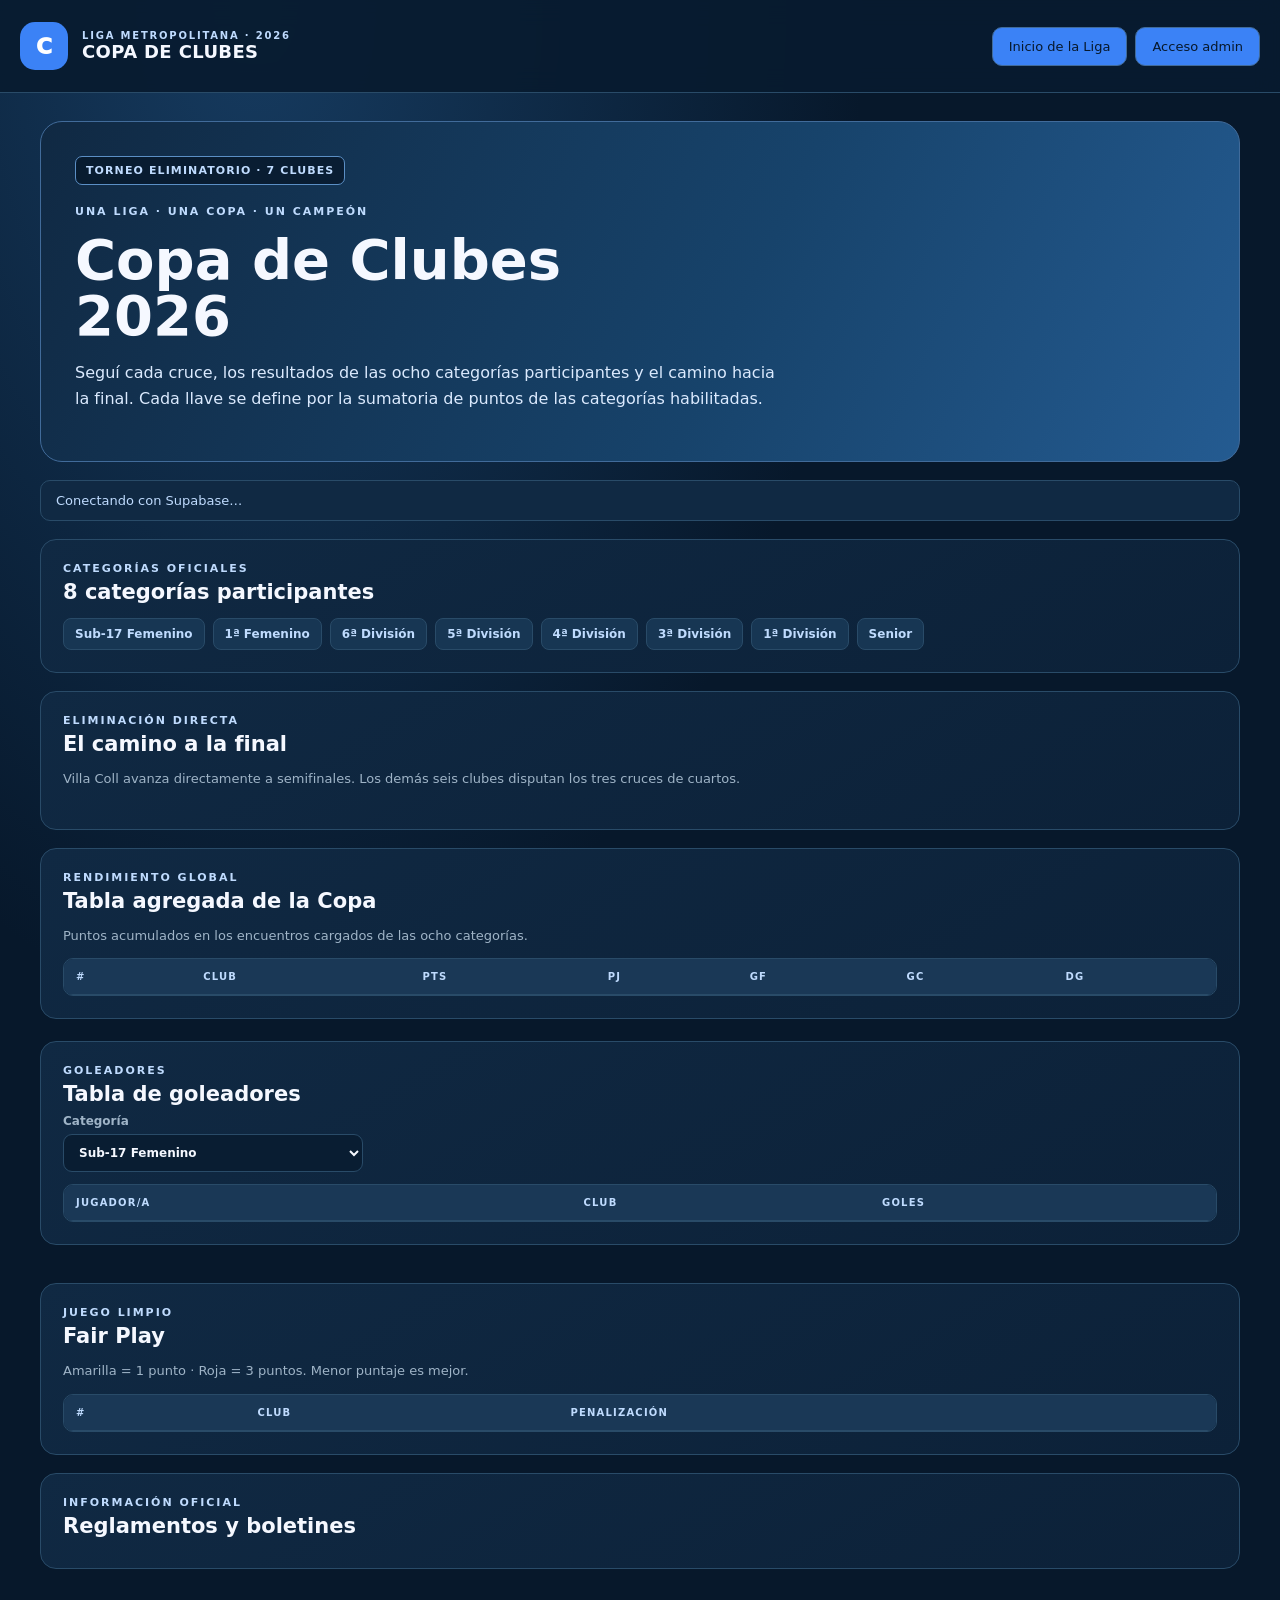
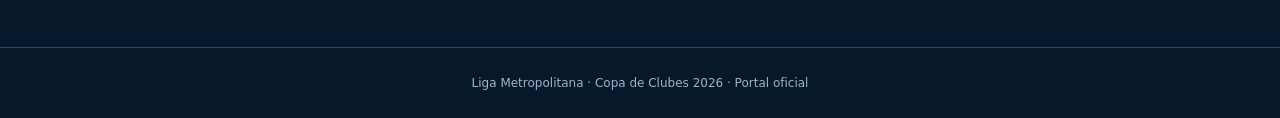
==== copa.html @ 825cd157 "Enable Departamento de Futsal app installation on Copa page" ====
<!doctype html>
<html lang="es">
<head>
<meta charset="utf-8"><meta name="viewport" content="width=device-width,initial-scale=1">
<meta name="theme-color" content="#07182b">
<meta name="apple-mobile-web-app-capable" content="yes">
<meta name="apple-mobile-web-app-status-bar-style" content="black-translucent">
<meta name="apple-mobile-web-app-title" content="Futsal">
<link rel="manifest" href="./manifest.json">
<link rel="icon" href="./app-icon.svg" type="image/svg+xml">
<link rel="apple-touch-icon" href="./app-icon.svg">
<title>Copa de Clubes 2026 | Liga Metropolitana</title>
<style>
:root{color-scheme:dark;--bg:#07182b;--panel:#102943;--panel2:#173653;--line:#294b68;--green:#3b82f6;--mint:#bfdbfe;--muted:#9fb4c7;--white:#f5f8ff;--red:#fb7185;font-family:Inter,system-ui,sans-serif}
*{box-sizing:border-box}body{margin:0;background:radial-gradient(ellipse at 20% 0%,#163b60 0,transparent 42%),var(--bg);color:var(--white);min-height:100vh}
header{padding:22px max(20px,calc((100vw - 1240px)/2));display:flex;align-items:center;justify-content:space-between;gap:18px;border-bottom:1px solid var(--line);background:#081b30ee;position:sticky;top:0;z-index:5;backdrop-filter:blur(12px)}
.brand{display:flex;align-items:center;gap:14px}.brand-mark{width:48px;height:48px;border-radius:15px;background:var(--green);color:#ffffff;display:grid;place-items:center;font-weight:1000;font-size:22px}.brand small{display:block;color:var(--mint);font-size:10px;letter-spacing:.18em;font-weight:800}.brand b{font-size:18px;letter-spacing:.02em}
a{color:var(--mint)}button,.button{border:1px solid #416b9a;background:var(--green);color:#07182b;padding:11px 16px;border-radius:10px;font-weight:800;cursor:pointer;text-decoration:none;font:inherit;font-size:13px}button:hover,.button:hover{filter:brightness(1.08)}button.secondary{background:#1a3856;color:var(--white);border-color:var(--line)}
main{max-width:1240px;margin:auto;padding:28px 20px 60px}.hero{border:1px solid #416b9a;border-radius:22px;padding:34px;background:linear-gradient(115deg,#102943,#17436b 58%,#245b91);position:relative;overflow:hidden}.kicker{color:var(--mint);font-size:11px;font-weight:900;letter-spacing:.18em;text-transform:uppercase}.hero h1{font-size:clamp(32px,5vw,56px);line-height:1;margin:14px 0}.hero p{max-width:700px;color:#dbeafe;line-height:1.6}.hero-tag{display:inline-block;padding:7px 10px;border-radius:7px;background:#07182bcc;border:1px solid #5b8fc5;color:var(--mint);font-size:11px;font-weight:800;letter-spacing:.1em}
.status{padding:12px 15px;margin:18px 0;border:1px solid var(--line);border-radius:10px;color:var(--mint);background:#102943;font-size:13px}.layout{display:grid;grid-template-columns:1fr;gap:20px;margin-top:22px}.panel{background:linear-gradient(150deg,var(--panel),#0c2138);border:1px solid var(--line);border-radius:16px;padding:22px;margin-bottom:18px}.panel h2{font-size:21px;margin:5px 0 8px}.sub{color:var(--muted);font-size:13px;line-height:1.5}.rounds{display:grid;grid-template-columns:repeat(3,minmax(0,1fr));gap:14px;margin-top:18px}.copa-round h3{font-size:12px;text-transform:uppercase;letter-spacing:.14em;color:var(--mint);margin:0 0 12px}.copa-tie{border:1px solid var(--line);border-radius:13px;padding:14px;background:#0c2138;margin-bottom:12px;min-width:0}.copa-tie-head{font-size:11px;color:var(--muted);font-weight:800;text-transform:uppercase;letter-spacing:.1em;margin-bottom:12px}.copa-tie-teams{display:flex;align-items:center;justify-content:space-between;gap:8px}.copa-team{display:flex;align-items:center;gap:8px;min-width:0;font-size:12px}.copa-team b{overflow-wrap:anywhere}.copa-versus{font-size:10px;color:#829bb5}.copa-pending{color:#829bb5;font-style:italic}.copa-tie-meta{font-size:11px;color:var(--mint);padding:10px 0 6px}.copa-mini-results{display:grid;grid-template-columns:repeat(2,minmax(0,1fr));gap:6px}.copa-mini-results span{font-size:14px;color:var(--muted);background:#173653;padding:9px;border-radius:7px}.copa-mini-results b{color:var(--white);font-size:17px;font-weight:900;white-space:nowrap}.scroll{overflow:auto;border:1px solid var(--line);border-radius:10px}table{width:100%;border-collapse:collapse;min-width:520px}th,td{text-align:left;padding:12px;border-bottom:1px solid var(--line);font-size:13px}th{background:#1a3856;color:var(--mint);font-size:10px;letter-spacing:.12em;text-transform:uppercase}tr:last-child td{border-bottom:0}.copa-table-team{display:flex;align-items:center;gap:9px}.filters,.formgrid{display:grid;grid-template-columns:repeat(auto-fit,minmax(180px,1fr));gap:12px;margin:16px 0}label{display:grid;gap:6px;color:var(--muted);font-size:12px;font-weight:700}input,select{width:100%;padding:10px 11px;border:1px solid var(--line);background:#091d32;color:var(--white);border-radius:9px;font:inherit}input:focus,select:focus{outline:2px solid #60a5fa}.copa-result-row{display:flex;align-items:center;justify-content:space-between;gap:15px;padding:13px 0;border-bottom:1px solid var(--line)}.copa-result-row>span{display:flex;align-items:center;gap:10px}.copa-admin-tie{border-top:1px solid var(--line);padding:15px 0}.copa-admin-tie h4{margin:0 0 12px}.copa-admin-grid{display:grid;grid-template-columns:repeat(2,minmax(0,1fr));gap:8px}.copa-score-form{display:grid;grid-template-columns:minmax(100px,1fr) 125px 60px 60px minmax(130px,1fr) auto;align-items:center;gap:7px;padding:8px;background:#091d32;border:1px solid var(--line);border-radius:9px}.copa-score-form label{font-size:10px}.copa-score-form input{padding:8px;min-width:0}.copa-score-form button{padding:8px;font-size:11px}.notice{padding:12px;background:#173653;border-left:3px solid var(--green);color:#bfdbfe;font-size:12px;line-height:1.5;border-radius:5px}.admin-head{display:flex;justify-content:space-between;align-items:center;gap:10px;flex-wrap:wrap}footer{padding:28px;text-align:center;color:var(--muted);border-top:1px solid var(--line);font-size:12px}
@media(max-width:850px){.rounds{grid-template-columns:1fr}.copa-admin-grid{grid-template-columns:1fr}}@media(max-width:600px){.copa-mini-results{gap:7px}.copa-mini-results span{font-size:14px;padding:10px}.copa-mini-results b{font-size:18px}.copa-score-form{grid-template-columns:1fr 1fr 1fr}.copa-score-form label{grid-column:1/-1}.copa-score-form input[type=date],.copa-score-form input[name=referee]{grid-column:1/-1}header{padding:14px 16px}.brand b{font-size:14px}.brand-mark{width:40px;height:40px}.hero{padding:23px}.panel{padding:16px}.copa-result-row{align-items:flex-start;flex-direction:column}.copa-result-row>span{flex-wrap:wrap}.copa-score-form{grid-template-columns:1fr 55px 55px auto}}

.copa-referee{display:block;margin-top:5px;color:var(--mint);font-size:10px;line-height:1.3;font-weight:700}.copa-jornada-referees{display:flex;flex-wrap:wrap;gap:8px;margin:10px 0 12px;padding:10px;background:#173653;border:1px solid var(--line);border-radius:9px}.copa-jornada-referees span{font-size:11px;color:var(--mint);font-weight:700}
</style>
</head>
<body>
<header><div class="brand"><div class="brand-mark">C</div><div><small>LIGA METROPOLITANA · 2026</small><b>COPA DE CLUBES</b></div></div><div style="display:flex;gap:8px;flex-wrap:wrap"><a class="button secondary" href="./index.html">Inicio de la Liga</a><button id="copaLogin">Acceso admin</button></div></header>
<main>
<section class="hero"><span class="hero-tag">TORNEO ELIMINATORIO · 7 CLUBES</span><div class="kicker" style="margin-top:20px">Una liga · Una copa · Un campeón</div><h1>Copa de Clubes<br>2026</h1><p>Seguí cada cruce, los resultados de las ocho categorías participantes y el camino hacia la final. Cada llave se define por la sumatoria de puntos de las categorías habilitadas.</p></section>

<div id="copaStatus" class="status">Conectando con Supabase…</div>
<section class="panel"><div class="kicker">Categorías oficiales</div><h2>8 categorías participantes</h2><div style="display:flex;flex-wrap:wrap;gap:8px;margin-top:14px"><span style="padding:8px 11px;border:1px solid var(--line);border-radius:8px;background:#173653;color:var(--mint);font-size:12px;font-weight:700">Sub-17 Femenino</span><span style="padding:8px 11px;border:1px solid var(--line);border-radius:8px;background:#173653;color:var(--mint);font-size:12px;font-weight:700">1ª Femenino</span><span style="padding:8px 11px;border:1px solid var(--line);border-radius:8px;background:#173653;color:var(--mint);font-size:12px;font-weight:700">6ª División</span><span style="padding:8px 11px;border:1px solid var(--line);border-radius:8px;background:#173653;color:var(--mint);font-size:12px;font-weight:700">5ª División</span><span style="padding:8px 11px;border:1px solid var(--line);border-radius:8px;background:#173653;color:var(--mint);font-size:12px;font-weight:700">4ª División</span><span style="padding:8px 11px;border:1px solid var(--line);border-radius:8px;background:#173653;color:var(--mint);font-size:12px;font-weight:700">3ª División</span><span style="padding:8px 11px;border:1px solid var(--line);border-radius:8px;background:#173653;color:var(--mint);font-size:12px;font-weight:700">1ª División</span><span style="padding:8px 11px;border:1px solid var(--line);border-radius:8px;background:#173653;color:var(--mint);font-size:12px;font-weight:700">Senior</span></div></section>
<section class="panel"><div class="kicker">Eliminación directa</div><h2>El camino a la final</h2><p class="sub">Villa Coll avanza directamente a semifinales. Los demás seis clubes disputan los tres cruces de cuartos.</p><div id="copaBracket" class="rounds"></div></section>
<section class="panel" id="copaTabla"><div class="kicker">Rendimiento global</div><h2>Tabla agregada de la Copa</h2><p class="sub">Puntos acumulados en los encuentros cargados de las ocho categorías.</p><div class="scroll"><table><thead><tr><th>#</th><th>Club</th><th>PTS</th><th>PJ</th><th>GF</th><th>GC</th><th>DG</th></tr></thead><tbody id="copaAggregate"></tbody></table></div></section>
<section class="layout">
<div class="panel" id="copaGoleadores"><div class="kicker">Goleadores</div><h2>Tabla de goleadores</h2><label style="max-width:300px">Categoría<select id="copaScorerCategory"></select></label><div class="scroll" style="margin-top:12px"><table><thead><tr><th>Jugador/a</th><th>Club</th><th>Goles</th></tr></thead><tbody id="copaScorers"></tbody></table></div></div>
<div class="panel"><div class="kicker">Juego limpio</div><h2>Fair Play</h2><p class="sub">Amarilla = 1 punto · Roja = 3 puntos. Menor puntaje es mejor.</p><div class="scroll"><table><thead><tr><th>#</th><th>Club</th><th>Penalización</th></tr></thead><tbody id="copaFairplay"></tbody></table></div></div>
</section>
<section class="panel" id="copaDocumentos"><div class="kicker">Información oficial</div><h2>Reglamentos y boletines</h2><div id="copaDocumentList" class="sub"></div></section>
<section class="panel" id="copaAdminPanel" hidden><div class="admin-head"><div><div class="kicker">Acceso restringido</div><h2>Administración de la Copa</h2><p class="sub" id="copaLoginInfo"></p></div><button class="secondary" id="copaLogout">Cerrar sesión</button></div>
<div class="notice">Cargá los resultados por categoría. El sistema calcula los puntos de cada cruce y actualiza los equipos que avanzan cuando se completan los ocho partidos.</div>
<div id="copaAdminMatches"></div>
<div class="formgrid">
<form id="copaScorerForm"><h3>Registrar goleador</h3><label>Jugador/a<input name="player_name" required></label><label>Club<select name="club_name" class="copa-clubs"></select></label><label>Categoría<select name="category" class="copa-categories"></select></label><label>Goles<input name="goals" type="number" min="1" required></label><button style="margin-top:10px">Guardar goleador</button></form>
<form id="copaCardForm"><h3>Registrar tarjeta</h3><label>Jugador/a<input name="player_name" required></label><label>Club<select name="club_name" class="copa-clubs"></select></label><label>Categoría<select name="category" class="copa-categories"></select></label><label>Partido<select name="match_id" required><option value="">Cargando partidos...</option></select></label><label>Tarjeta<select name="card_type"><option>Amarilla</option><option>Roja</option></select></label><button style="margin-top:10px">Guardar tarjeta</button></form>
</div>
<div style="margin-top:24px;border-top:1px solid var(--line);padding-top:18px"><h3>Reinicio exclusivo de Copa</h3><p class="sub">No elimina los datos históricos de la Liga. Requiere doble confirmación.</p><button class="secondary" id="copaReset">Reiniciar Copa 2026</button></div>
</section>
</main><footer>Liga Metropolitana · Copa de Clubes 2026 · Portal oficial</footer>
<script src="config.js"></script><script type="module" src="copa.js?v=20261113-2"></script>
<script>
(() => {
  if ("serviceWorker" in navigator) {
    window.addEventListener("load", () => {
      navigator.serviceWorker.register("./service-worker.js").catch(error => {
        console.error("No se pudo registrar la app:", error);
      });
    });
  }

  const headerActions = document.querySelector("header > div:last-child");
  if (!headerActions) return;

  const installButton = document.createElement("button");
  installButton.id = "installFutsalApp";
  installButton.className = "secondary";
  installButton.textContent = "Instalar app";
  installButton.hidden = true;
  headerActions.appendChild(installButton);

  let installPrompt = null;
  const isIOS = /iphone|ipad|ipod/i.test(navigator.userAgent);
  const isStandalone = window.matchMedia("(display-mode: standalone)").matches || window.navigator.standalone === true;

  if (!isStandalone && isIOS) installButton.hidden = false;

  window.addEventListener("beforeinstallprompt", event => {
    event.preventDefault();
    installPrompt = event;
    installButton.hidden = false;
  });

  installButton.addEventListener("click", async () => {
    if (installPrompt) {
      installPrompt.prompt();
      await installPrompt.userChoice;
      installPrompt = null;
      installButton.hidden = true;
    } else if (isIOS) {
      alert('Para instalar Departamento de Futsal en tu iPhone: tocá el botón Compartir de Safari y elegí “Agregar a pantalla de inicio”.');
    }
  });

  window.addEventListener("appinstalled", () => {
    installButton.hidden = true;
    installPrompt = null;
  });
})();
</script>
<script>
const cats=['Sub-17 Femenino','1ª Femenino','6ª División','5ª División','4ª División','3ª División','1ª División','Senior'];
document.querySelectorAll('#copaCategory,#copaScorerCategory').forEach(s=>s.innerHTML=cats.map(c=>'<option>'+c+'</option>').join(''));
document.querySelectorAll('.copa-categories').forEach(s=>s.innerHTML=cats.map(c=>'<option>'+c+'</option>').join(''));
document.querySelectorAll('.copa-clubs').forEach(s=>s.innerHTML=['Villa Coll','CDSV','Defensores de Glew','Malvinas','Lirico','Sakura','Santa Ana'].map(c=>'<option>'+c+'</option>').join(''));
</script>
</body></html>
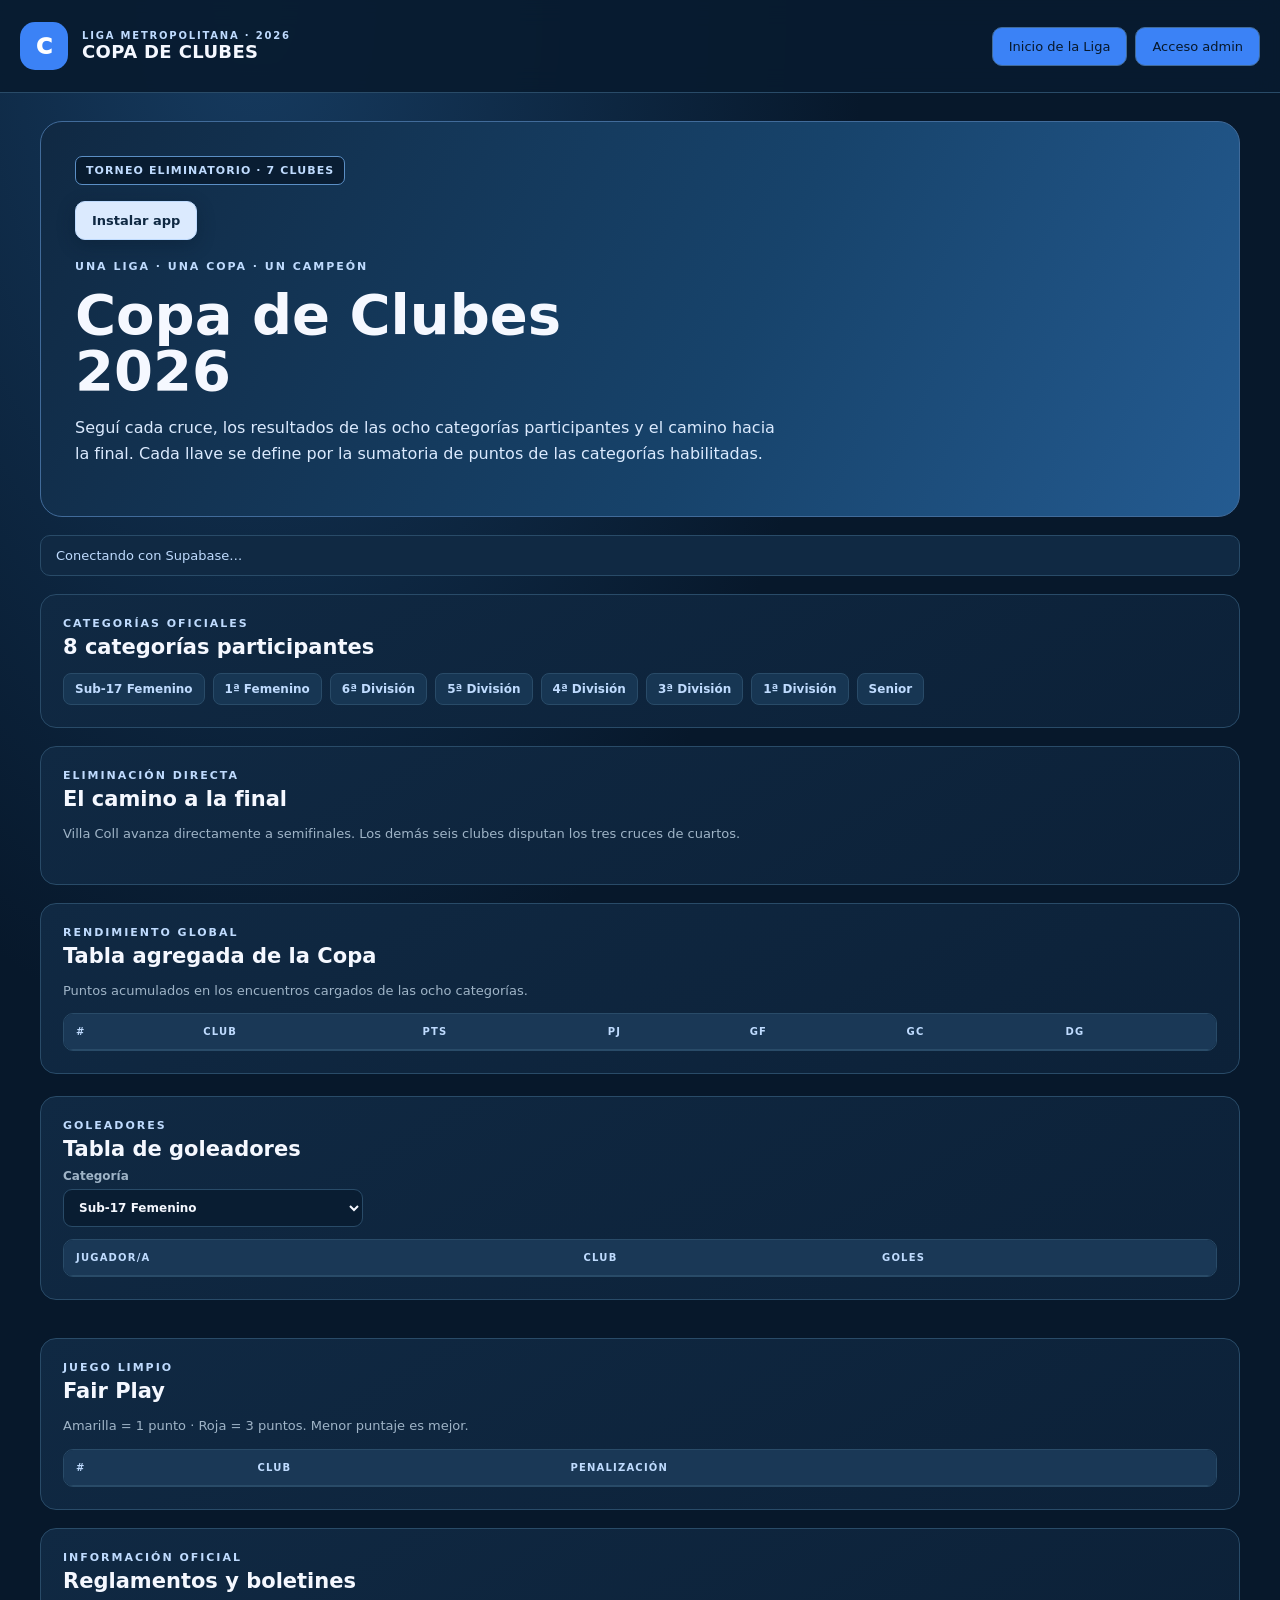
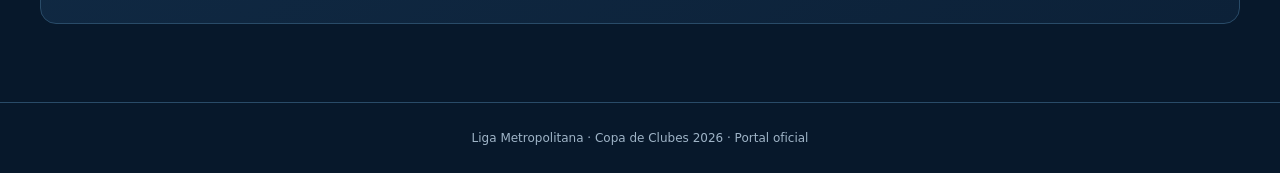
==== commit eaa22778: "Ubicar botón de instalación de la Copa en el encabezado principal" ====
--- a/copa.html
+++ b/copa.html
@@ -16,7 +16,7 @@
 header{padding:22px max(20px,calc((100vw - 1240px)/2));display:flex;align-items:center;justify-content:space-between;gap:18px;border-bottom:1px solid var(--line);background:#081b30ee;position:sticky;top:0;z-index:5;backdrop-filter:blur(12px)}
 .brand{display:flex;align-items:center;gap:14px}.brand-mark{width:48px;height:48px;border-radius:15px;background:var(--green);color:#ffffff;display:grid;place-items:center;font-weight:1000;font-size:22px}.brand small{display:block;color:var(--mint);font-size:10px;letter-spacing:.18em;font-weight:800}.brand b{font-size:18px;letter-spacing:.02em}
 a{color:var(--mint)}button,.button{border:1px solid #416b9a;background:var(--green);color:#07182b;padding:11px 16px;border-radius:10px;font-weight:800;cursor:pointer;text-decoration:none;font:inherit;font-size:13px}button:hover,.button:hover{filter:brightness(1.08)}button.secondary{background:#1a3856;color:var(--white);border-color:var(--line)}
-main{max-width:1240px;margin:auto;padding:28px 20px 60px}.hero{border:1px solid #416b9a;border-radius:22px;padding:34px;background:linear-gradient(115deg,#102943,#17436b 58%,#245b91);position:relative;overflow:hidden}.kicker{color:var(--mint);font-size:11px;font-weight:900;letter-spacing:.18em;text-transform:uppercase}.hero h1{font-size:clamp(32px,5vw,56px);line-height:1;margin:14px 0}.hero p{max-width:700px;color:#dbeafe;line-height:1.6}.hero-tag{display:inline-block;padding:7px 10px;border-radius:7px;background:#07182bcc;border:1px solid #5b8fc5;color:var(--mint);font-size:11px;font-weight:800;letter-spacing:.1em}
+main{max-width:1240px;margin:auto;padding:28px 20px 60px}.hero{border:1px solid #416b9a;border-radius:22px;padding:34px;background:linear-gradient(115deg,#102943,#17436b 58%,#245b91);position:relative;overflow:hidden}.kicker{color:var(--mint);font-size:11px;font-weight:900;letter-spacing:.18em;text-transform:uppercase}.hero h1{font-size:clamp(32px,5vw,56px);line-height:1;margin:14px 0}.hero p{max-width:700px;color:#dbeafe;line-height:1.6}.hero-tag{display:inline-block;padding:7px 10px;border-radius:7px;background:#07182bcc;border:1px solid #5b8fc5;color:var(--mint);font-size:11px;font-weight:800;letter-spacing:.1em}.install-app-hero{display:block;margin:16px 0 4px;background:#dbeafe;color:#102943;border:1px solid #bfdbfe;font-weight:900;box-shadow:0 5px 18px #07182b55}
 .status{padding:12px 15px;margin:18px 0;border:1px solid var(--line);border-radius:10px;color:var(--mint);background:#102943;font-size:13px}.layout{display:grid;grid-template-columns:1fr;gap:20px;margin-top:22px}.panel{background:linear-gradient(150deg,var(--panel),#0c2138);border:1px solid var(--line);border-radius:16px;padding:22px;margin-bottom:18px}.panel h2{font-size:21px;margin:5px 0 8px}.sub{color:var(--muted);font-size:13px;line-height:1.5}.rounds{display:grid;grid-template-columns:repeat(3,minmax(0,1fr));gap:14px;margin-top:18px}.copa-round h3{font-size:12px;text-transform:uppercase;letter-spacing:.14em;color:var(--mint);margin:0 0 12px}.copa-tie{border:1px solid var(--line);border-radius:13px;padding:14px;background:#0c2138;margin-bottom:12px;min-width:0}.copa-tie-head{font-size:11px;color:var(--muted);font-weight:800;text-transform:uppercase;letter-spacing:.1em;margin-bottom:12px}.copa-tie-teams{display:flex;align-items:center;justify-content:space-between;gap:8px}.copa-team{display:flex;align-items:center;gap:8px;min-width:0;font-size:12px}.copa-team b{overflow-wrap:anywhere}.copa-versus{font-size:10px;color:#829bb5}.copa-pending{color:#829bb5;font-style:italic}.copa-tie-meta{font-size:11px;color:var(--mint);padding:10px 0 6px}.copa-mini-results{display:grid;grid-template-columns:repeat(2,minmax(0,1fr));gap:6px}.copa-mini-results span{font-size:14px;color:var(--muted);background:#173653;padding:9px;border-radius:7px}.copa-mini-results b{color:var(--white);font-size:17px;font-weight:900;white-space:nowrap}.scroll{overflow:auto;border:1px solid var(--line);border-radius:10px}table{width:100%;border-collapse:collapse;min-width:520px}th,td{text-align:left;padding:12px;border-bottom:1px solid var(--line);font-size:13px}th{background:#1a3856;color:var(--mint);font-size:10px;letter-spacing:.12em;text-transform:uppercase}tr:last-child td{border-bottom:0}.copa-table-team{display:flex;align-items:center;gap:9px}.filters,.formgrid{display:grid;grid-template-columns:repeat(auto-fit,minmax(180px,1fr));gap:12px;margin:16px 0}label{display:grid;gap:6px;color:var(--muted);font-size:12px;font-weight:700}input,select{width:100%;padding:10px 11px;border:1px solid var(--line);background:#091d32;color:var(--white);border-radius:9px;font:inherit}input:focus,select:focus{outline:2px solid #60a5fa}.copa-result-row{display:flex;align-items:center;justify-content:space-between;gap:15px;padding:13px 0;border-bottom:1px solid var(--line)}.copa-result-row>span{display:flex;align-items:center;gap:10px}.copa-admin-tie{border-top:1px solid var(--line);padding:15px 0}.copa-admin-tie h4{margin:0 0 12px}.copa-admin-grid{display:grid;grid-template-columns:repeat(2,minmax(0,1fr));gap:8px}.copa-score-form{display:grid;grid-template-columns:minmax(100px,1fr) 125px 60px 60px minmax(130px,1fr) auto;align-items:center;gap:7px;padding:8px;background:#091d32;border:1px solid var(--line);border-radius:9px}.copa-score-form label{font-size:10px}.copa-score-form input{padding:8px;min-width:0}.copa-score-form button{padding:8px;font-size:11px}.notice{padding:12px;background:#173653;border-left:3px solid var(--green);color:#bfdbfe;font-size:12px;line-height:1.5;border-radius:5px}.admin-head{display:flex;justify-content:space-between;align-items:center;gap:10px;flex-wrap:wrap}footer{padding:28px;text-align:center;color:var(--muted);border-top:1px solid var(--line);font-size:12px}
 @media(max-width:850px){.rounds{grid-template-columns:1fr}.copa-admin-grid{grid-template-columns:1fr}}@media(max-width:600px){.copa-mini-results{gap:7px}.copa-mini-results span{font-size:14px;padding:10px}.copa-mini-results b{font-size:18px}.copa-score-form{grid-template-columns:1fr 1fr 1fr}.copa-score-form label{grid-column:1/-1}.copa-score-form input[type=date],.copa-score-form input[name=referee]{grid-column:1/-1}header{padding:14px 16px}.brand b{font-size:14px}.brand-mark{width:40px;height:40px}.hero{padding:23px}.panel{padding:16px}.copa-result-row{align-items:flex-start;flex-direction:column}.copa-result-row>span{flex-wrap:wrap}.copa-score-form{grid-template-columns:1fr 55px 55px auto}}
 
@@ -58,15 +58,15 @@
     });
   }
 
-  const headerActions = document.querySelector("header > div:last-child");
-  if (!headerActions) return;
+  const hero = document.querySelector(".hero");
+  if (!hero) return;
 
   const installButton = document.createElement("button");
   installButton.id = "installFutsalApp";
-  installButton.className = "secondary";
+  installButton.className = "install-app-hero";
   installButton.textContent = "Instalar app";
   installButton.hidden = true;
-  headerActions.appendChild(installButton);
+  hero.insertBefore(installButton, hero.children[1] || null);
 
   let installPrompt = null;
   const isIOS = /iphone|ipad|ipod/i.test(navigator.userAgent);
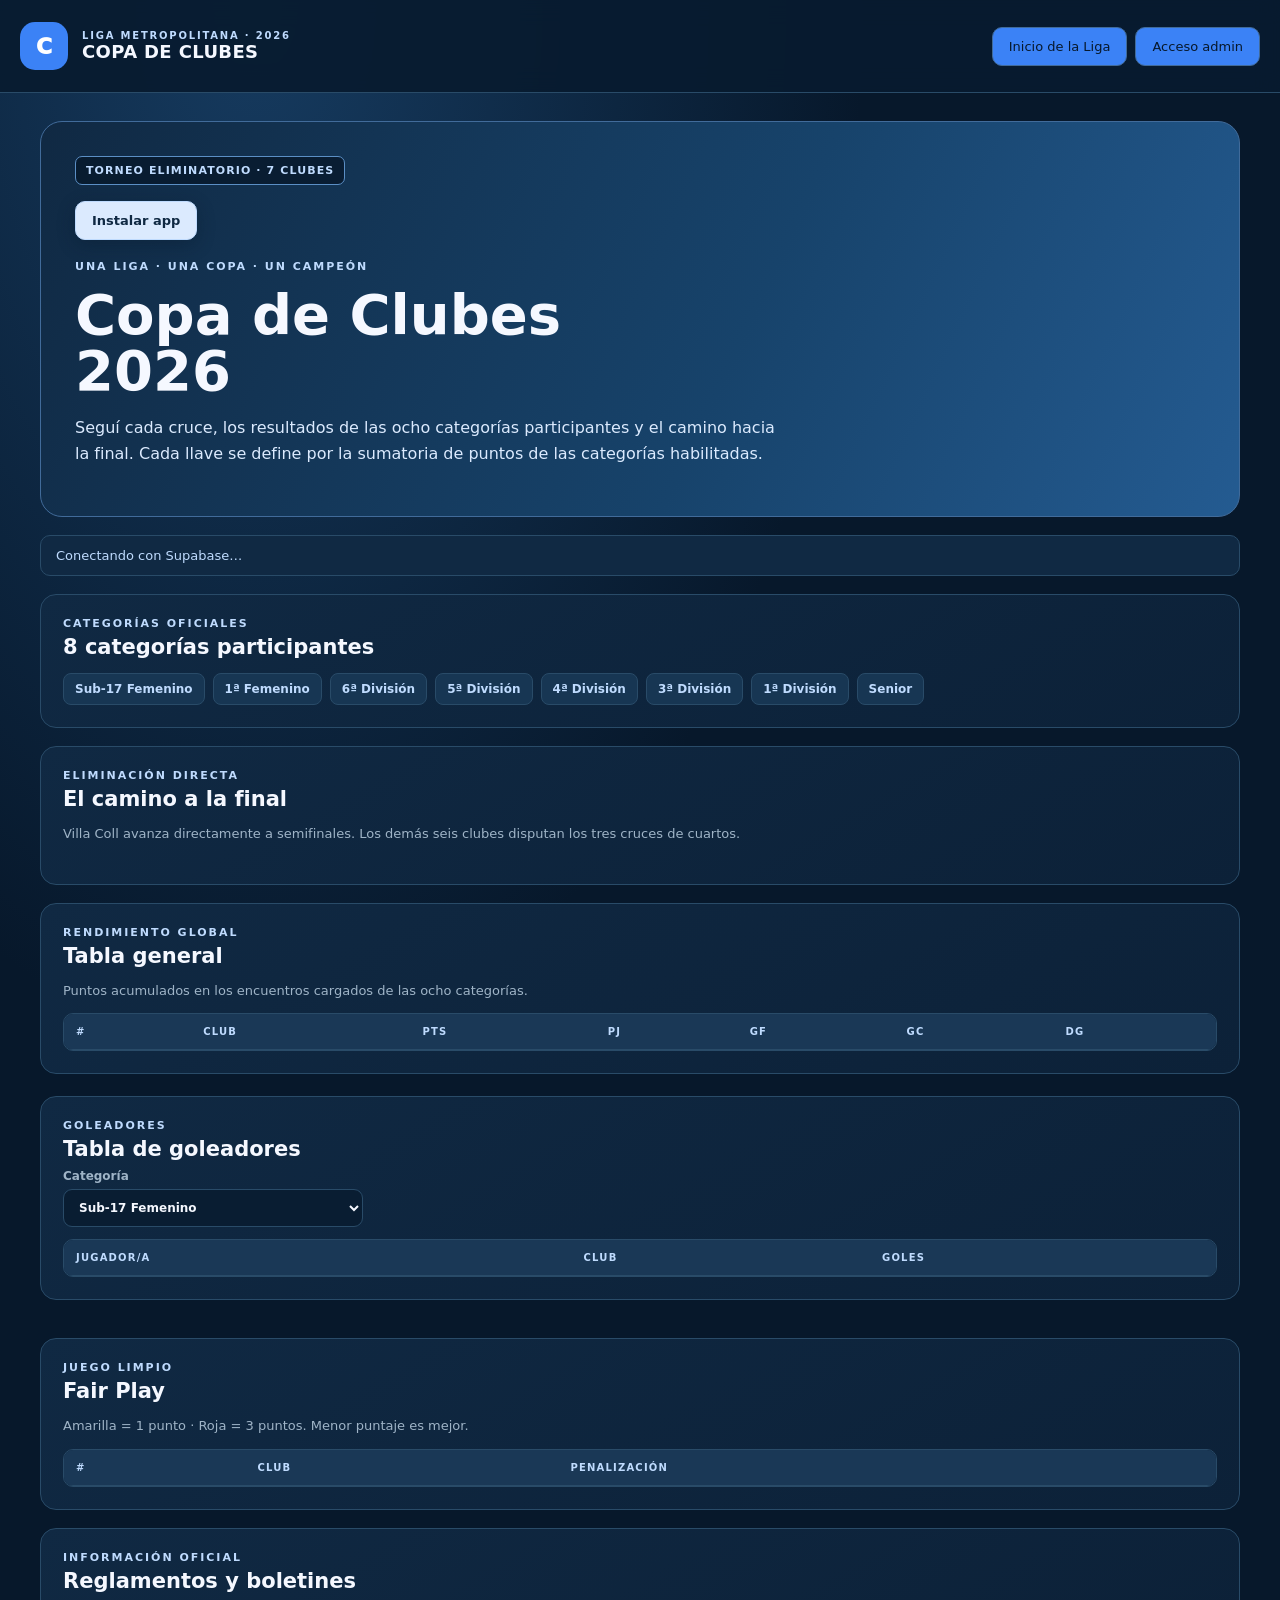
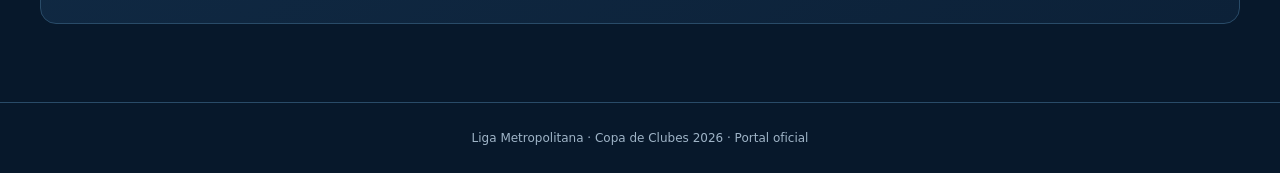
==== commit d6907938: "Cambiar título de tabla agregada a tabla general" ====
--- a/copa.html
+++ b/copa.html
@@ -31,7 +31,7 @@
 <div id="copaStatus" class="status">Conectando con Supabase…</div>
 <section class="panel"><div class="kicker">Categorías oficiales</div><h2>8 categorías participantes</h2><div style="display:flex;flex-wrap:wrap;gap:8px;margin-top:14px"><span style="padding:8px 11px;border:1px solid var(--line);border-radius:8px;background:#173653;color:var(--mint);font-size:12px;font-weight:700">Sub-17 Femenino</span><span style="padding:8px 11px;border:1px solid var(--line);border-radius:8px;background:#173653;color:var(--mint);font-size:12px;font-weight:700">1ª Femenino</span><span style="padding:8px 11px;border:1px solid var(--line);border-radius:8px;background:#173653;color:var(--mint);font-size:12px;font-weight:700">6ª División</span><span style="padding:8px 11px;border:1px solid var(--line);border-radius:8px;background:#173653;color:var(--mint);font-size:12px;font-weight:700">5ª División</span><span style="padding:8px 11px;border:1px solid var(--line);border-radius:8px;background:#173653;color:var(--mint);font-size:12px;font-weight:700">4ª División</span><span style="padding:8px 11px;border:1px solid var(--line);border-radius:8px;background:#173653;color:var(--mint);font-size:12px;font-weight:700">3ª División</span><span style="padding:8px 11px;border:1px solid var(--line);border-radius:8px;background:#173653;color:var(--mint);font-size:12px;font-weight:700">1ª División</span><span style="padding:8px 11px;border:1px solid var(--line);border-radius:8px;background:#173653;color:var(--mint);font-size:12px;font-weight:700">Senior</span></div></section>
 <section class="panel"><div class="kicker">Eliminación directa</div><h2>El camino a la final</h2><p class="sub">Villa Coll avanza directamente a semifinales. Los demás seis clubes disputan los tres cruces de cuartos.</p><div id="copaBracket" class="rounds"></div></section>
-<section class="panel" id="copaTabla"><div class="kicker">Rendimiento global</div><h2>Tabla agregada de la Copa</h2><p class="sub">Puntos acumulados en los encuentros cargados de las ocho categorías.</p><div class="scroll"><table><thead><tr><th>#</th><th>Club</th><th>PTS</th><th>PJ</th><th>GF</th><th>GC</th><th>DG</th></tr></thead><tbody id="copaAggregate"></tbody></table></div></section>
+<section class="panel" id="copaTabla"><div class="kicker">Rendimiento global</div><h2>Tabla general</h2><p class="sub">Puntos acumulados en los encuentros cargados de las ocho categorías.</p><div class="scroll"><table><thead><tr><th>#</th><th>Club</th><th>PTS</th><th>PJ</th><th>GF</th><th>GC</th><th>DG</th></tr></thead><tbody id="copaAggregate"></tbody></table></div></section>
 <section class="layout">
 <div class="panel" id="copaGoleadores"><div class="kicker">Goleadores</div><h2>Tabla de goleadores</h2><label style="max-width:300px">Categoría<select id="copaScorerCategory"></select></label><div class="scroll" style="margin-top:12px"><table><thead><tr><th>Jugador/a</th><th>Club</th><th>Goles</th></tr></thead><tbody id="copaScorers"></tbody></table></div></div>
 <div class="panel"><div class="kicker">Juego limpio</div><h2>Fair Play</h2><p class="sub">Amarilla = 1 punto · Roja = 3 puntos. Menor puntaje es mejor.</p><div class="scroll"><table><thead><tr><th>#</th><th>Club</th><th>Penalización</th></tr></thead><tbody id="copaFairplay"></tbody></table></div></div>
@@ -47,7 +47,7 @@
 <div style="margin-top:24px;border-top:1px solid var(--line);padding-top:18px"><h3>Reinicio exclusivo de Copa</h3><p class="sub">No elimina los datos históricos de la Liga. Requiere doble confirmación.</p><button class="secondary" id="copaReset">Reiniciar Copa 2026</button></div>
 </section>
 </main><footer>Liga Metropolitana · Copa de Clubes 2026 · Portal oficial</footer>
-<script src="config.js"></script><script type="module" src="copa.js?v=20261113-2"></script>
+<script src="config.js"></script><script type="module" src="copa.js?v=20261116-3"></script>
 <script>
 (() => {
   if ("serviceWorker" in navigator) {
